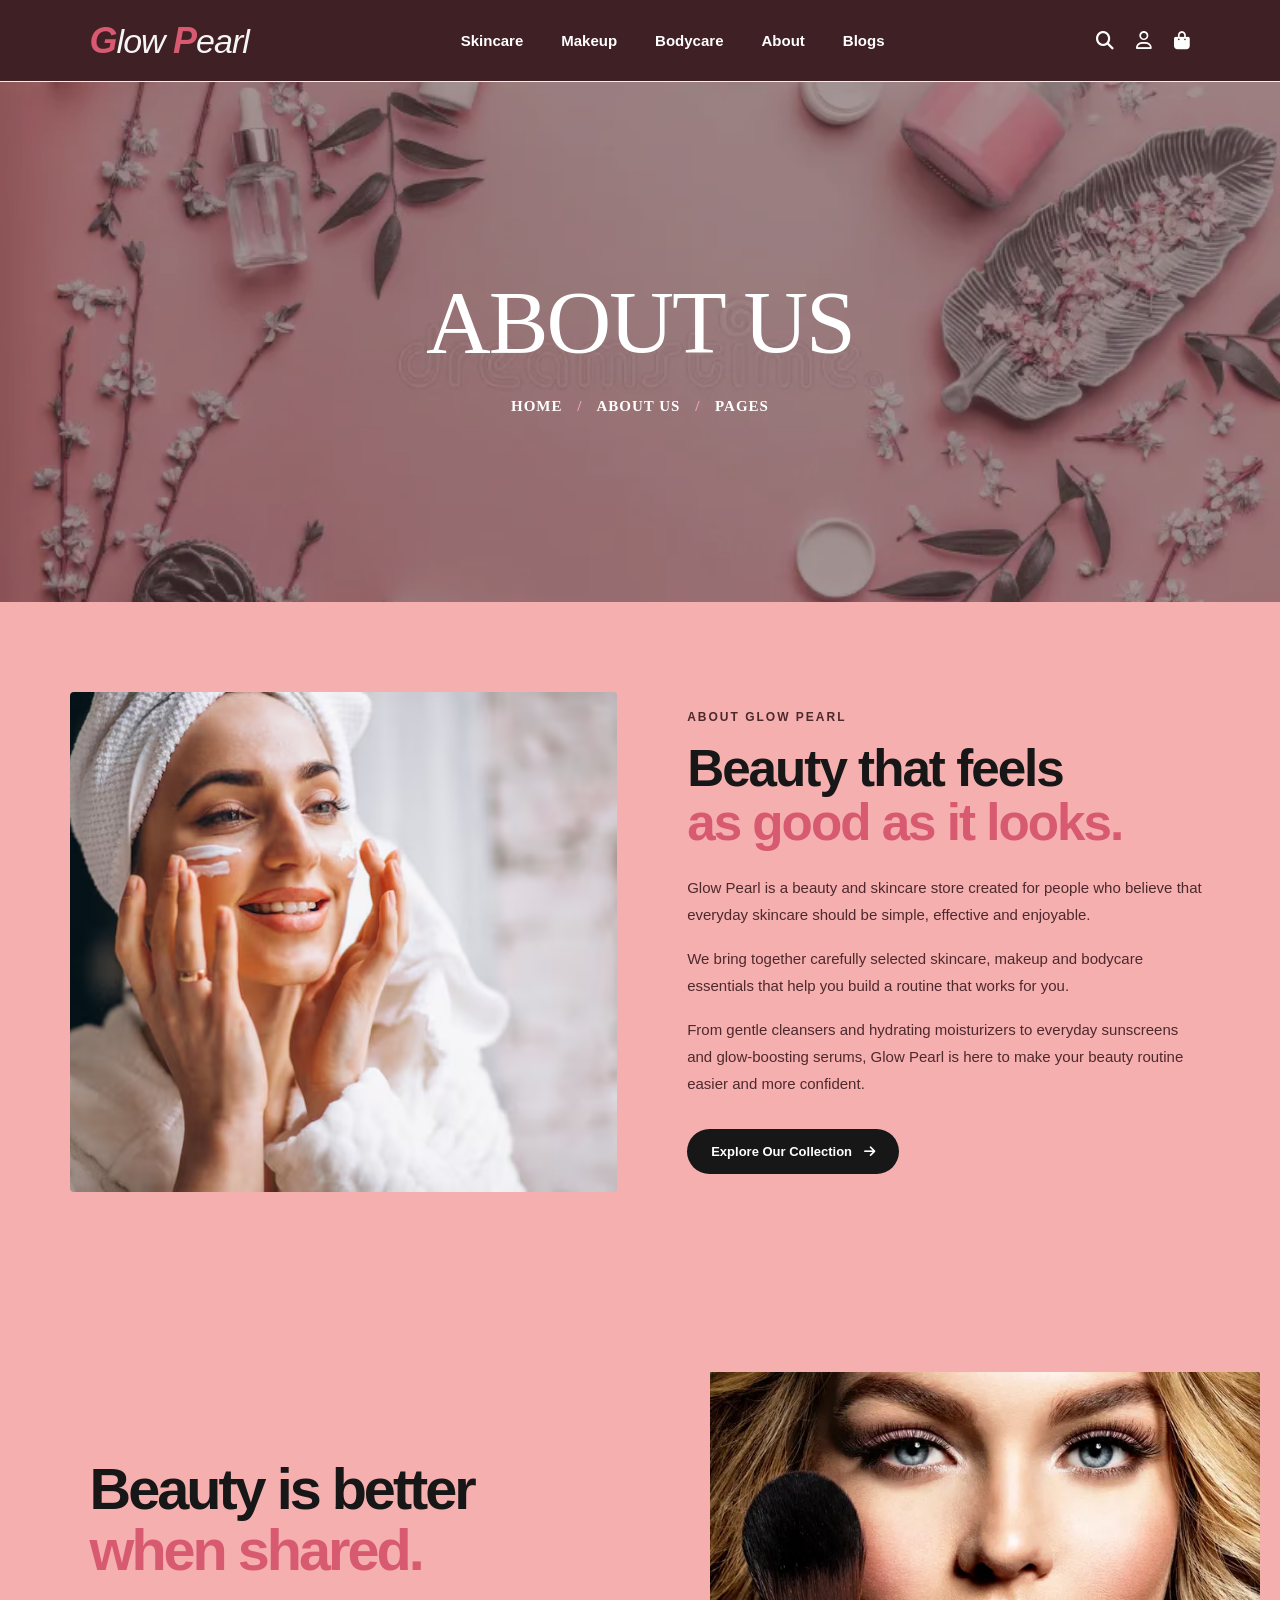
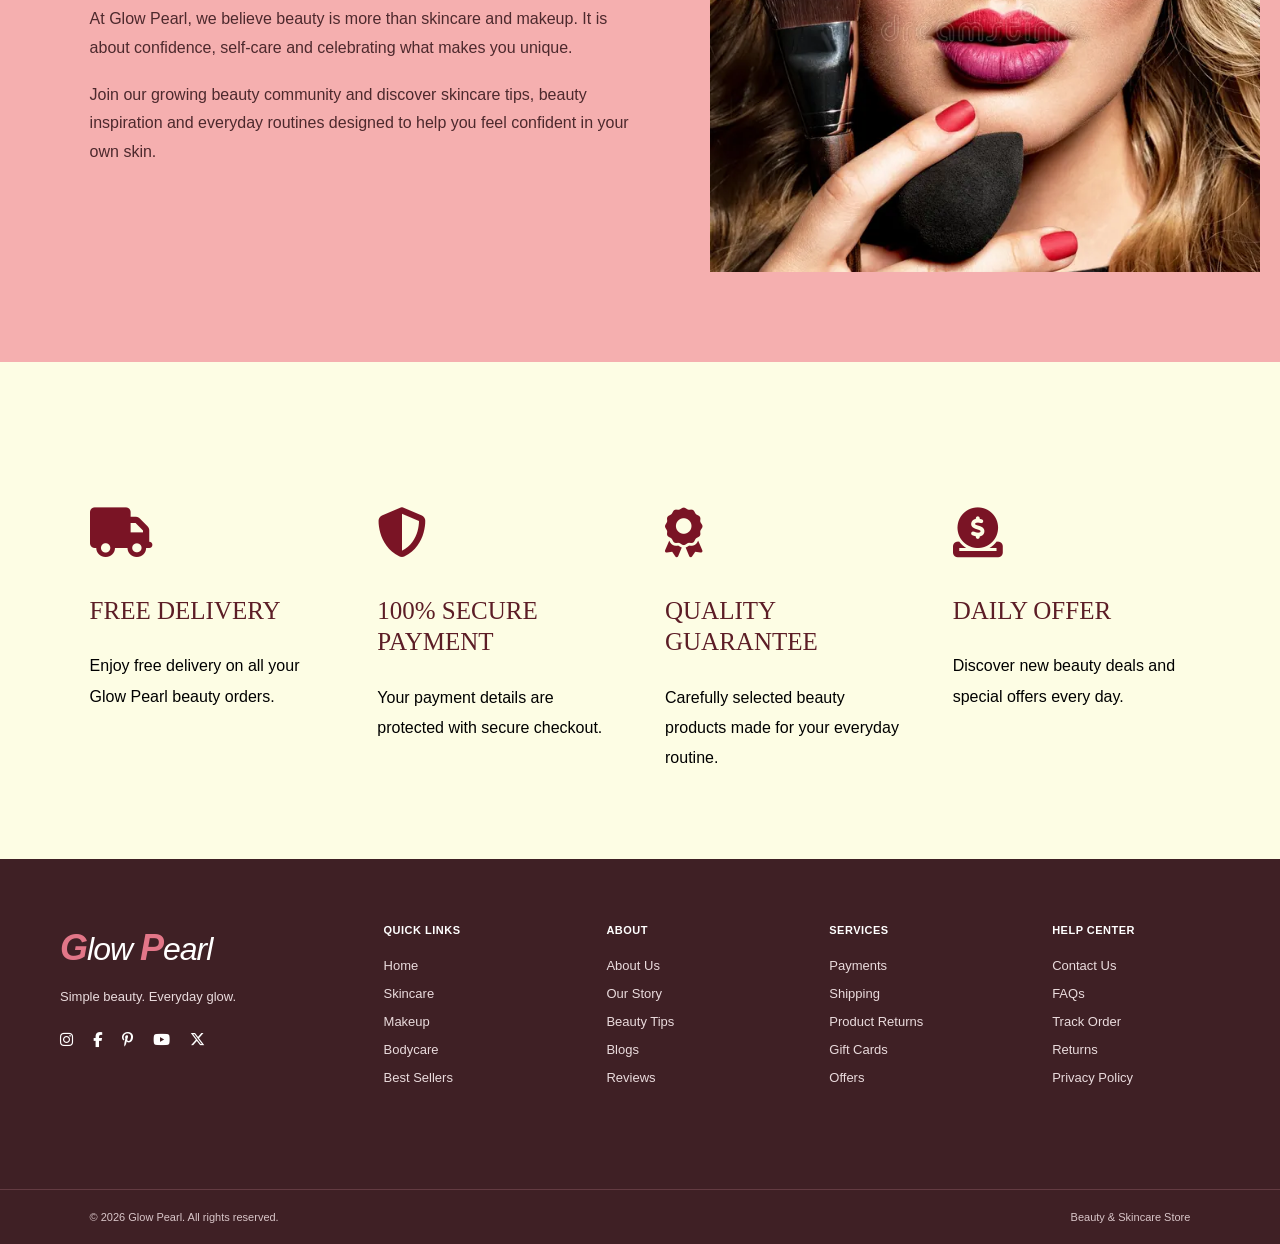
==== about.html @ 1fd9b57a "first commit" ====
<!DOCTYPE html>
<html lang="en">

<head>
    <meta charset="UTF-8">
    <meta name="viewport" content="width=device-width, initial-scale=1.0">
      <link rel = "icon" href = "gp.jpg"></a>
    <title> About Us| Glow Pearl</title>
    <link rel="stylesheet" href="about.css">
    <link rel="stylesheet"
        href="https://cdnjs.cloudflare.com/ajax/libs/font-awesome/6.5.2/css/all.min.css">
</head>
<body>
    <header class="navbar">
        <div class="logo">
  <span class="highlight">G</span>low <span class="highlight">P</span>earl
        </div>
        <nav class="nav-links">
            <a href="#">Skincare</a>
            <a href="#">Makeup</a>
            <a href="#">Bodycare</a>
            <a href="#">About</a>
            <a href="#">Blogs</a>
        </nav>
        <div class="nav-icons">
            <i class="fa-solid fa-magnifying-glass"></i>
            <i class="fa-regular fa-user"></i>
            <i class="fa-solid fa-bag-shopping"></i>
        </div>
    </header>
    <main>
        <section class="about-hero">
            <img src="images/aboutpage.webp" alt="Glow Pearl Beauty Products">
            <div class="about-overlay"></div>
            <div class="about-hero-content">
                <h1>ABOUT US</h1>
                <p>
                    HOME
                    <span>/</span>
                    ABOUT US
                    <span>/</span>
                    PAGES
                </p>
            </div>
        </div>
            </section>
            <section class="about-intro">
                <div class="about-image">
                    <img src="images/about1.avif"
                         alt="Glow Pearl Skincare Products">
                </div>
                <div class="about-content">
                    <p class="about-small-title">
                        ABOUT GLOW PEARL
                    </p>
                    <h2>
                        Beauty that feels
                        <span>as good as it looks.</span>
                    </h2>
                    <p>
                        Glow Pearl is a beauty and skincare store created
                        for people who believe that everyday skincare should
                        be simple, effective and enjoyable.
                    </p>
                    <p>
                        We bring together carefully selected skincare,
                        makeup and bodycare essentials that help you build
                        a routine that works for you.
                    </p>
                    <p>
                        From gentle cleansers and hydrating moisturizers
                        to everyday sunscreens and glow-boosting serums,
                        Glow Pearl is here to make your beauty routine
                        easier and more confident.
                    </p>
                    <a href="#" class="about-btn">
                        Explore Our Collection
                        <i class="fa-solid fa-arrow-right"></i>
                    </a>
                </div>
                </section>
                <section class="community-section">
                    <div class="community-content">
                        <h2>
                            Beauty is better
                            <span>when shared.</span>
                        </h2>
                        <p>
                            At Glow Pearl, we believe beauty is more than skincare
                            and makeup. It is about confidence, self-care and
                            celebrating what makes you unique.
                        </p>
                        <p>
                            Join our growing beauty community and discover
                            skincare tips, beauty inspiration and everyday
                            routines designed to help you feel confident in
                            your own skin.
                        </p>
                </div>
                <div class="community-image">
                    <img src="images/about2.webp" alt="Glow Pearl Beauty Community">
                </div>
                </section>

<section class="benefits-section">
    <div class="benefit-card">
        <div class="benefit-icon">
            <i class="fa-solid fa-truck"></i>
        </div>
        <h3>FREE DELIVERY</h3>
        <p>
            Enjoy free delivery on all your
            Glow Pearl beauty orders.
        </p>
    </div>
    <div class="benefit-card">
        <div class="benefit-icon">
            <i class="fa-solid fa-shield-halved"></i>
        </div>
        <h3>100% SECURE PAYMENT</h3>
        <p>
            Your payment details are protected
            with secure checkout.
        </p>
    </div>
    <div class="benefit-card">
        <div class="benefit-icon">
            <i class="fa-solid fa-award"></i>
        </div>
        <h3>QUALITY GUARANTEE</h3>
        <p>
            Carefully selected beauty products
            made for your everyday routine.
        </p>
    </div>
    <div class="benefit-card">
        <div class="benefit-icon">
            <i class="fa-solid fa-circle-dollar-to-slot"></i>
        </div>
        <h3>DAILY OFFER</h3>
        <p>
            Discover new beauty deals and
            special offers every day.
        </p>
    </div>
</section>

<footer class="footer">
    <div class="footer-container">
        <div class="footer-brand">
            <div class="footer-logo">
                <span>G</span>low <span>P</span>earl
            </div>
            <p>
                Simple beauty. Everyday glow.
            </p>
            <div class="social-icons">
                    <i class="fa-brands fa-instagram"></i> 
                    <i class="fa-brands fa-facebook-f"></i>
                    <i class="fa-brands fa-pinterest-p"></i>
                    <i class="fa-brands fa-youtube"></i>
                    <i class="fa-brands fa-x-twitter"></i>
            </div>
        </div>
        <div class="footer-column">
            <h3>QUICK LINKS</h3>
            <a href="#">Home</a>
            <a href="#">Skincare</a>
            <a href="#">Makeup</a>
            <a href="#">Bodycare</a>
            <a href="#">Best Sellers</a>
        </div>
        <div class="footer-column">
            <h3>ABOUT</h3>
            <a href="#">About Us</a>
            <a href="#">Our Story</a>
            <a href="#">Beauty Tips</a>
            <a href="#">Blogs</a>
            <a href="#">Reviews</a>
        </div>
        <div class="footer-column">
            <h3>SERVICES</h3>
            <a href="#">Payments</a>
            <a href="#">Shipping</a>
            <a href="#">Product Returns</a>
            <a href="#">Gift Cards</a>
            <a href="#">Offers</a>
        </div>
        <div class="footer-column">
            <h3>HELP CENTER</h3>
            <a href="#">Contact Us</a>
            <a href="#">FAQs</a>
            <a href="#">Track Order</a>
            <a href="#">Returns</a>
            <a href="#">Privacy Policy</a>
        </div>
    </div>
    <div class="footer-bottom">
        <p>
            © 2026 Glow Pearl. All rights reserved.
        </p>
        <p>
            Beauty & Skincare Store
        </p>
    </div>
</footer>
    </main>
    </body>
    </html>
---- about.css ----
* {
    margin: 0;
    padding: 0;
    box-sizing: border-box;
  }
  
  html {
    scroll-behavior: smooth;
  }
  
  body {
    font-family: Arial, Helvetica, sans-serif;
    background: #f5afaf;
    color: #171717;
  }
  
  img {
    width: 100%;
    display: block;
  }
  
  a {
    text-decoration: none;
    color: inherit;
  }
  
  button {
    font-family: inherit;
  }
  .navbar {
    width: 100%;
    height: 82px;
    padding: 0 7%;
    display: flex;
    align-items: center;
    justify-content: space-between;
    background: #3f2025;
    border-bottom: 1px solid #eeeeee;
    position: sticky;
    top: 0;
    z-index: 1000;
  }
  .logo {
    font-size: 34px;
    font-weight: 400;
    font-style: italic;
    letter-spacing: -1px;
    color: whitesmoke;
  }
  .logo .highlight {
    font-size: 36px;
    font-weight: bold;
    color: #d75a70;
  }
  .nav-links {
    display: flex;
    align-items: center;
    gap: 38px;
  }
  .nav-links a {
    font-size: 15px;
    font-weight: 600;
    color: white;
    position: relative;
    transition: 0.3s;
  }
  .nav-links a:hover {
    color: #d75a70;
  }
  .nav-links a::after {
    content: "";
    position: absolute;
    width: 0;
    height: 2px;
    background: #d75a70;
    left: 0;
    bottom: 0px;
    transition: 0.3s;
  }
  .nav-links a:hover::after {
    width: 100%;
  }
  .nav-icons {
    display: flex;
    align-items: center;
    gap: 22px;
    color: white;
    font-size: 18px;
  }
  .nav-icons i {
    cursor: pointer;
    transition: 0.3s;
  }
  .nav-icons i:hover {
    color: #d75a70;
  }
  .about-hero {
    width: 100%;
    height: 520px;
    position: relative;
    overflow: hidden;
}
.about-hero img {
    width: 100%;
    height: 100%;
    object-fit: cover;
    object-position: center;
}
.about-overlay {
    position: absolute;
    inset: 0;
    background: rgba(61, 20, 28, 0.45);
}
.about-hero-content {
    position: absolute;
    top: 50%;
    left: 50%;
    transform: translate(-50%, -50%);
    text-align: center;
    color: white;
    width: 100%;
}
.about-hero-content h1 {
    font-size: clamp(55px, 7vw, 90px);
    font-family: Cambria, Cochin, Georgia, Times, 'Times New Roman', serif;
    font-weight: 500;
    letter-spacing: -2px;
    margin-bottom: 25px;
}
.about-hero-content p {
    font-size: 15px;
    font-weight: 600;
    font-family: Cambria, Cochin, Georgia, Times, 'Times New Roman', serif;
    letter-spacing: 1px;
}
.about-hero-content span {
    margin: 0 10px;
    color: #f2a5b3;
}
.about-intro {
    width: 100%;
    max-width: 1200px;
    margin: 0 auto;
    padding: 90px 30px;
    display: grid;
    grid-template-columns: 48% 52%;
    gap: 70px;
    align-items: center;
}
.about-image {
    width: 100%;
    height: 500px;
    overflow: hidden;
    border-radius: 4px;
}
.about-image img {
    width: 100%;
    height: 100%;
    object-fit: cover;
}

.about-content {
    padding-right: 20px;
}
.about-small-title {
    color: #4d292d;
    font-size: 12px;
    font-weight: 700;
    letter-spacing: 2px;
    margin-bottom: 18px;
}
.about-content h2 {
    font-size: clamp(38px, 4vw, 55px);
    line-height: 1.05;
    letter-spacing: -2px;
    margin-bottom: 25px;
}
.about-content h2 span {
    color: #d75a70;
    display: block;
}
.about-content p:not(.about-small-title) {
    color: #4d292d;
    font-size: 15px;
    line-height: 1.8;
    margin-bottom: 17px;
    max-width: 520px;
}
.about-btn {
    display: inline-flex;
    align-items: center;
    gap: 12px;
    margin-top: 15px;
    padding: 15px 24px;
    border-radius: 30px;
    background: #171717;
    color: white;
    font-size: 13px;
    font-weight: 600;
    transition: 0.3s;
}
.about-btn:hover {
    background: #d75a70;
    transform: translateY(-3px);
}
.community-section {
    width: 100%;
    padding: 90px 7%;
    background: #f5afaf;
    display: grid;
    grid-template-columns: 50% 50%;
    align-items: center;
    gap: 70px;
}
.community-content {
    max-width: 570px;
}
.community-content h2 {
    font-size: clamp(40px, 4.5vw, 65px);
    line-height: 1.05;
    letter-spacing: -3px;
    color: #171717;
    margin-bottom: 25px;
}
.community-content h2 span {
    color: #d75a70;
    display: block;
}
.community-content p {
    color: #4d292d;
    font-size: 16px;
    line-height: 1.8;
    margin-bottom: 18px;
}
.community-image {
    width: 100%;
    height: 500px;
    overflow: hidden;
}
.community-image img {
    width: 100%;
    height: 100%;
    object-fit: cover;
}
.benefits-section {
    width: 100%;
    padding: 75px 7%;
    display: grid;
    grid-template-columns: repeat(4, 1fr);
    gap: 50px;
    background: rgb(253, 253, 228);
}
.benefit-card {
    margin-top: 50px;
    text-align: left;
    padding: 10px 0;
}
.benefit-icon {
    width: 70px;
    height: 70px;
    display: flex;
    align-items: center;
    justify-content: flex-start;
    margin-bottom: 28px;
}
.benefit-icon i {
    font-size: 50px;
    color: #7a1425;
    transition: 0.3s ease;
}
.benefit-card h3 {
    font-family: Georgia, "Times New Roman", serif;
    font-size: 25px;
    font-weight: 400;
    line-height: 1.25;
    color: #5c1d26;
    margin-bottom: 25px;
}
.benefit-card p {
    max-width: 270px;
    font-size: 16px;
    line-height: 1.9;
    color: black;
}
.footer {
    width: 100%;
    background: #3f2025;
    color: #ffffff;
    margin-top: 0;
  }
  .footer-container {
    max-width: 1200px;
    min-height: 330px;
    margin: 0 auto;
    padding: 65px 20px 55px;
    display: grid;
    grid-template-columns: 1.6fr 1fr 1fr 1fr 1fr;
    gap: 55px;
    align-items: start;
  }
  .footer-brand {
    padding-top: 3px;
  }
  .footer-logo {
    font-size: 32px;
    font-weight: 400;
    font-style: italic;
    letter-spacing: -1px;
    color: #ffffff;
    margin-bottom: 18px;
  }
  .footer-logo span {
    color: #e27688;
    font-size: 36px;
    font-weight: 700;
  }
  .footer-brand p {
    font-size: 13px;
    color: #eadbdd;
    line-height: 1.6;
    margin-bottom: 25px;
  }
  .social-icons {
    display: flex;
    align-items: center;
    gap: 20px;
  }
  .social-icons i {
    color: #ffffff;
    font-size: 15px;
    transition: 0.3s ease;
  }
  .social-icons i:hover {
    color: #e27688;
    transform: translateY(-3px);
  }
  .footer-column {
    display: flex;
    flex-direction: column;
    align-items: flex-start;
  }
  .footer-column h3 {
    font-size: 11px;
    font-weight: 700;
    letter-spacing: 0.5px;
    color: #ffffff;
    margin-bottom: 22px;
  }
  .footer-column a {
    font-size: 13px;
    color: #eadbdd;
    margin-bottom: 13px;
    transition: 0.3s ease;
  }
  .footer-column a:hover {
    color: #e27688;
    padding-left: 3px;
  }
  .footer-bottom {
    width: 100%;
    min-height: 55px;
    border-top: 1px solid #633b42;
    padding: 0 7%;
    display: flex;
    align-items: center;
    justify-content: space-between;
  }
  .footer-bottom p {
    font-size: 11px;
    color: #d9c6c9;
  }
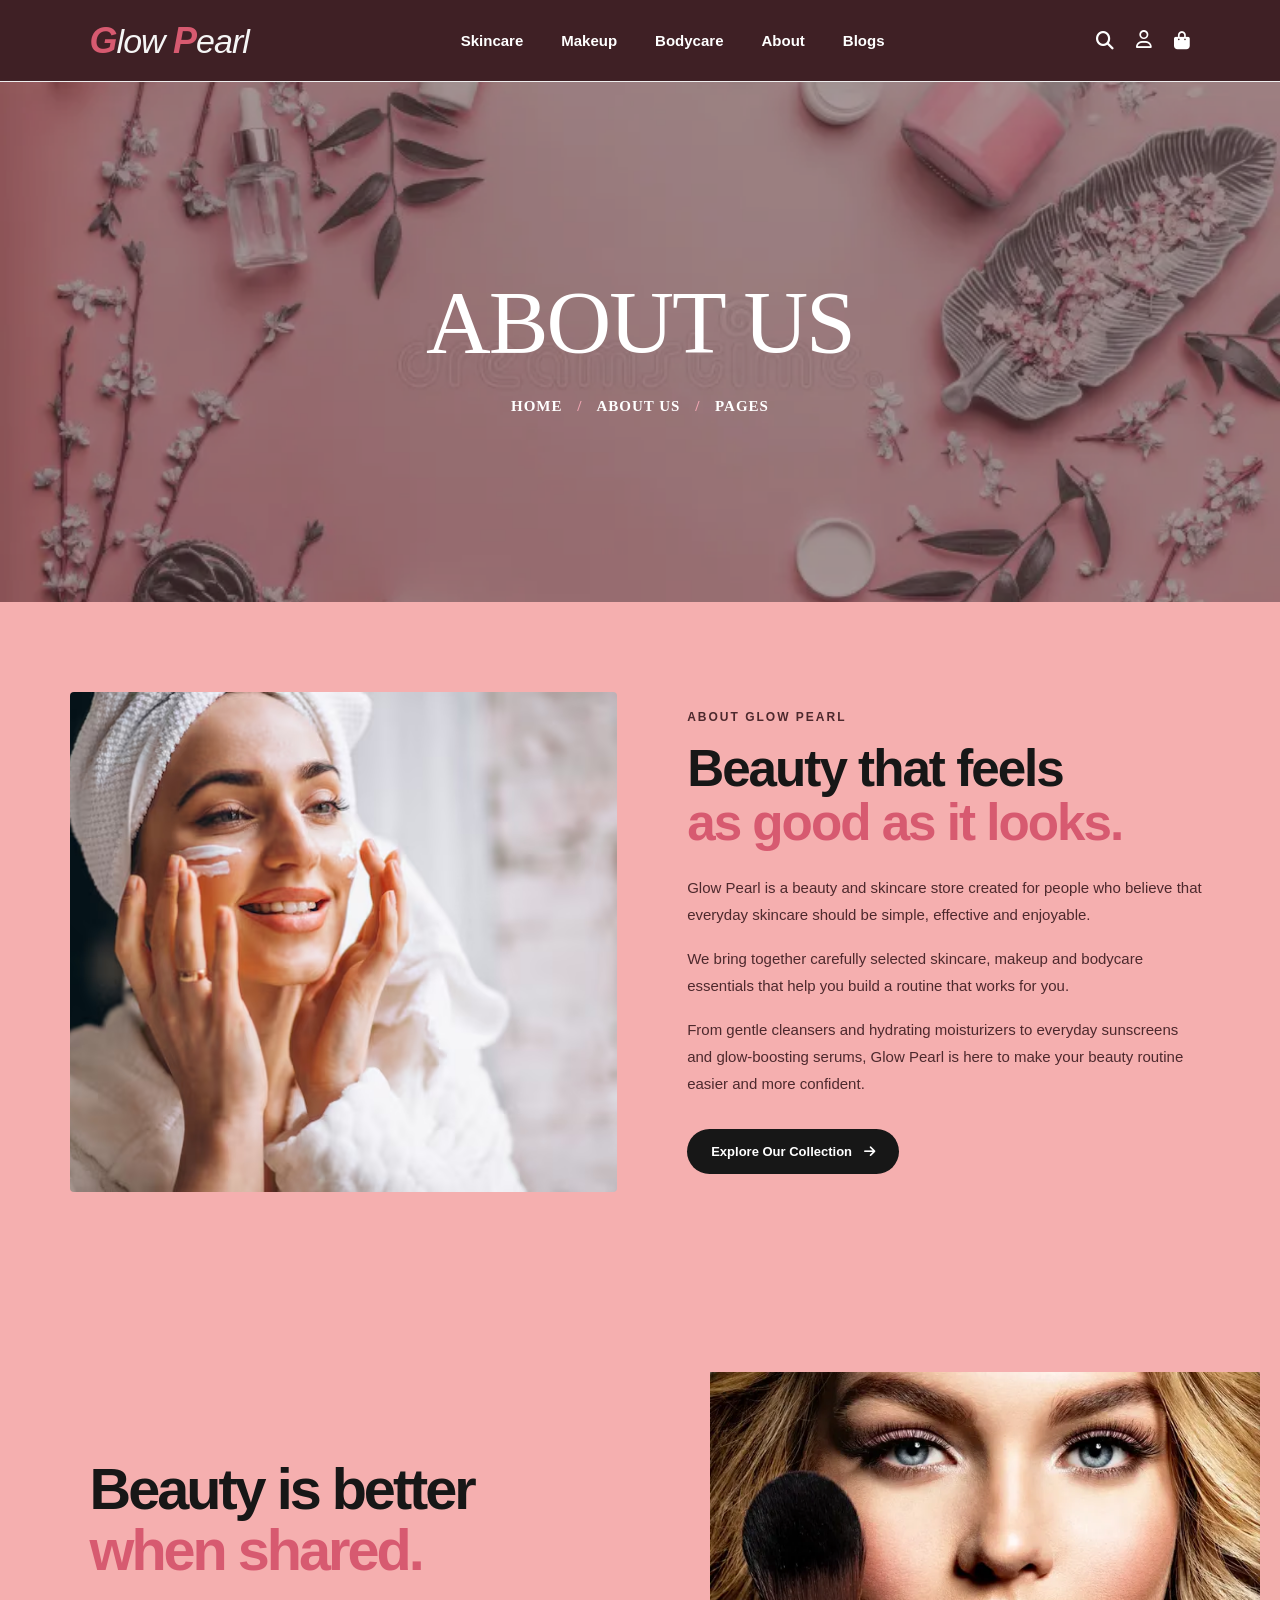
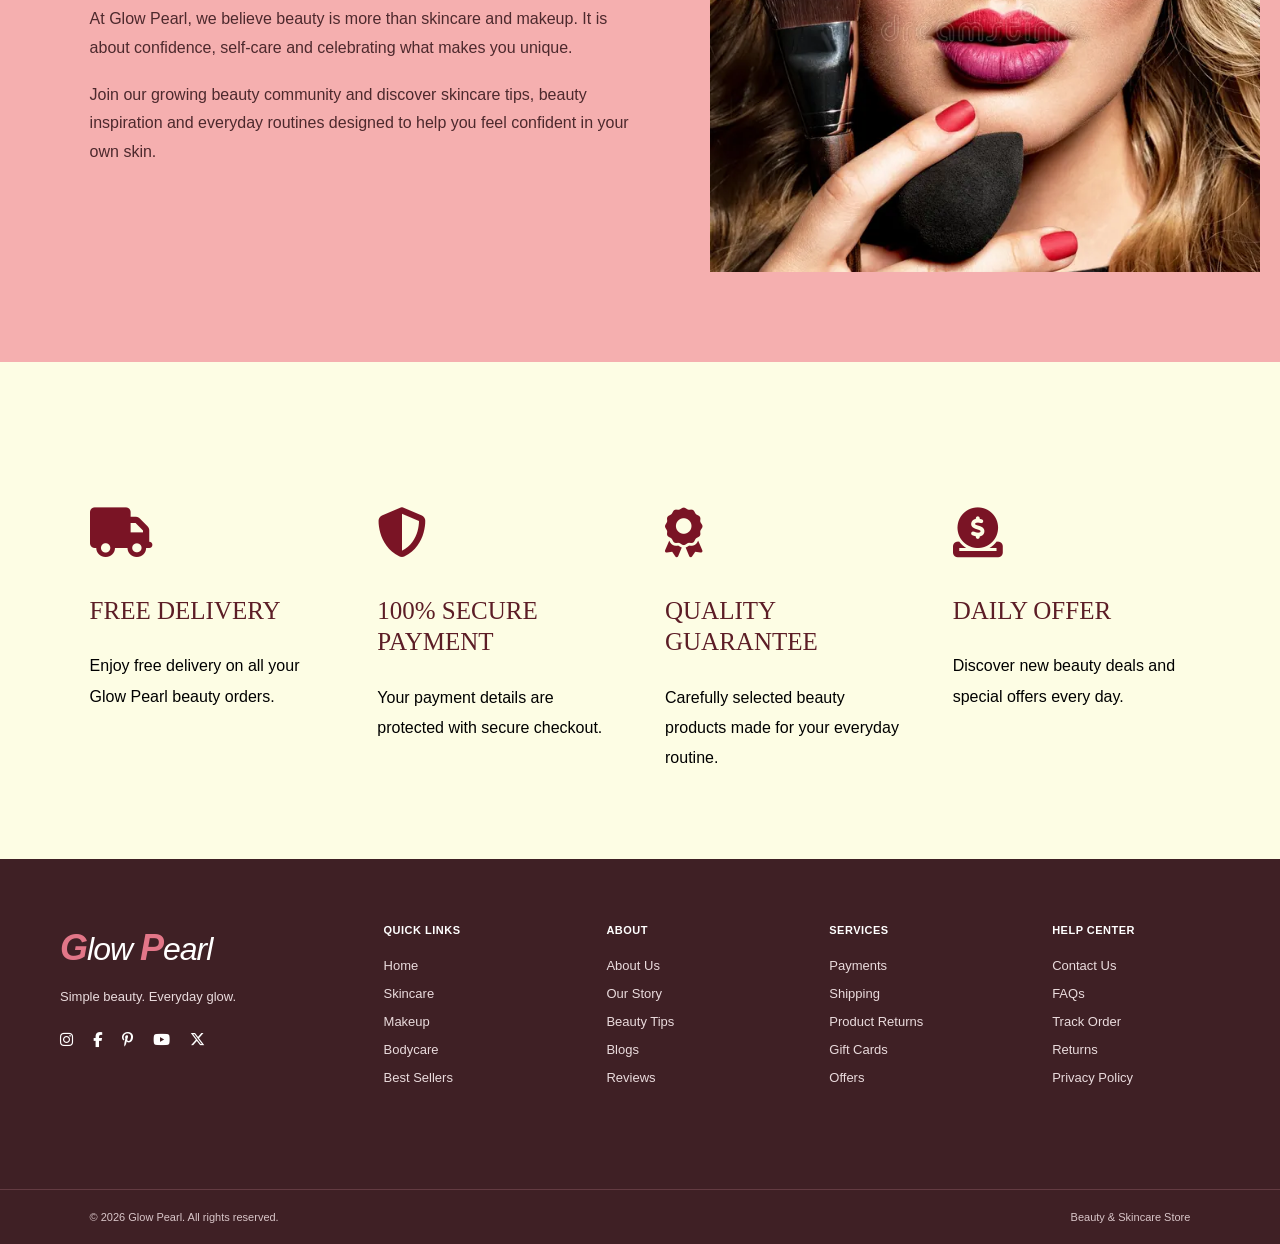
==== commit c2cdcb12: "changed all files" ====
--- a/about.html
+++ b/about.html
@@ -16,15 +16,17 @@
   <span class="highlight">G</span>low <span class="highlight">P</span>earl
         </div>
         <nav class="nav-links">
-            <a href="#">Skincare</a>
-            <a href="#">Makeup</a>
-            <a href="#">Bodycare</a>
-            <a href="#">About</a>
-            <a href="#">Blogs</a>
+            <a href="product.html">Skincare</a>
+            <a href="product.html">Makeup</a>
+            <a href="product.html">Bodycare</a>
+            <a href="about.html">About</a>
+            <a href="about.html">Blogs</a>
         </nav>
         <div class="nav-icons">
             <i class="fa-solid fa-magnifying-glass"></i>
-            <i class="fa-regular fa-user"></i>
+            <a href="login.html">
+                <i class="fa-regular fa-user"></i>
+            </a>
             <i class="fa-solid fa-bag-shopping"></i>
         </div>
     </header>
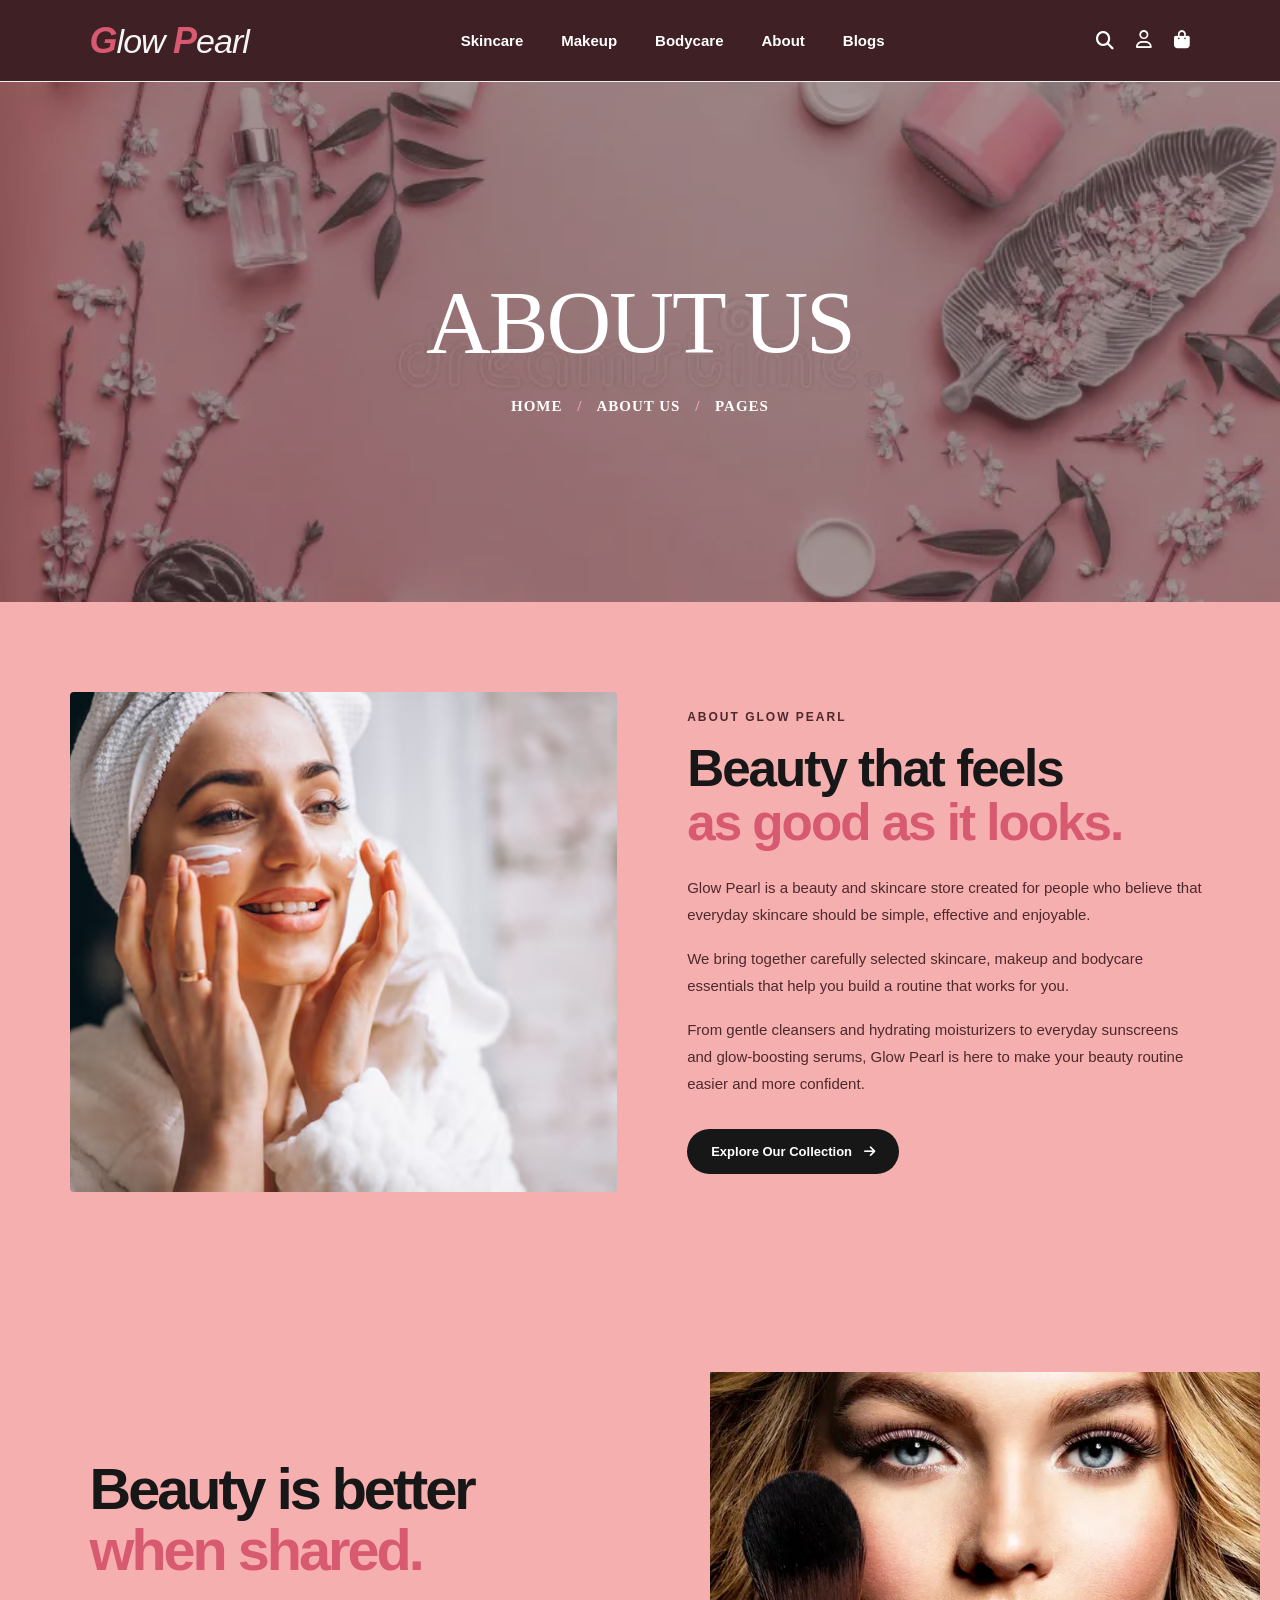
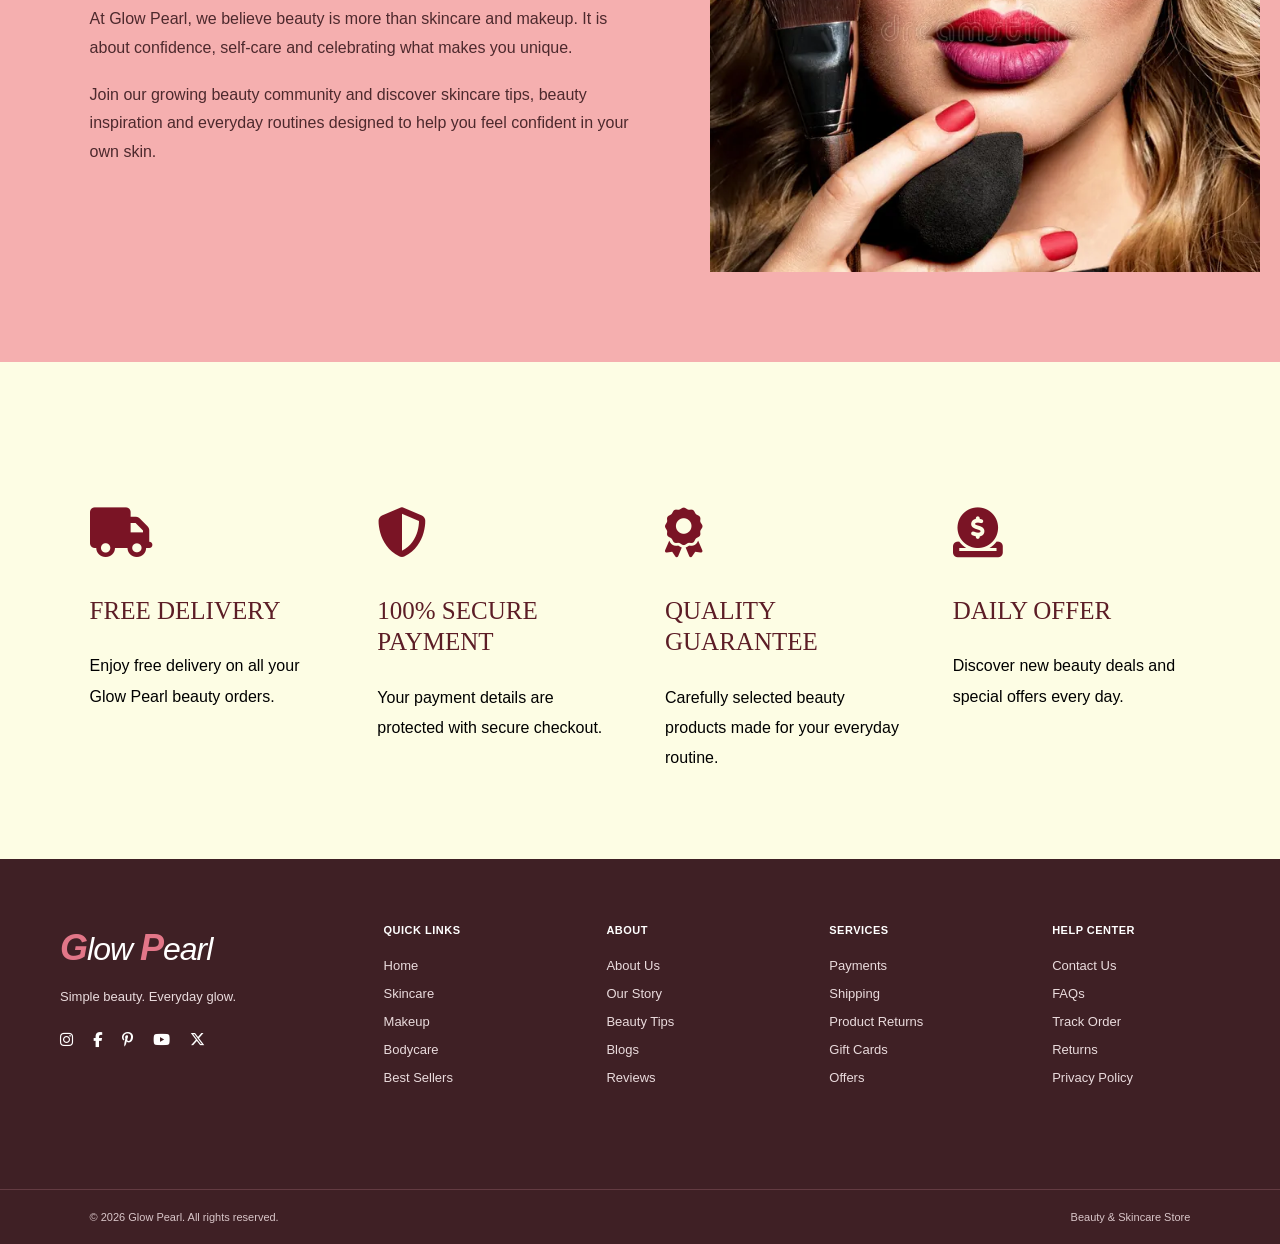
==== commit 3a76e916: "changed all files" ====
--- a/about.html
+++ b/about.html
@@ -27,7 +27,9 @@
             <a href="login.html">
                 <i class="fa-regular fa-user"></i>
             </a>
-            <i class="fa-solid fa-bag-shopping"></i>
+            <a href="cart.html">
+                <i class="fa-solid fa-bag-shopping"></i>
+                </a>
         </div>
     </header>
     <main>
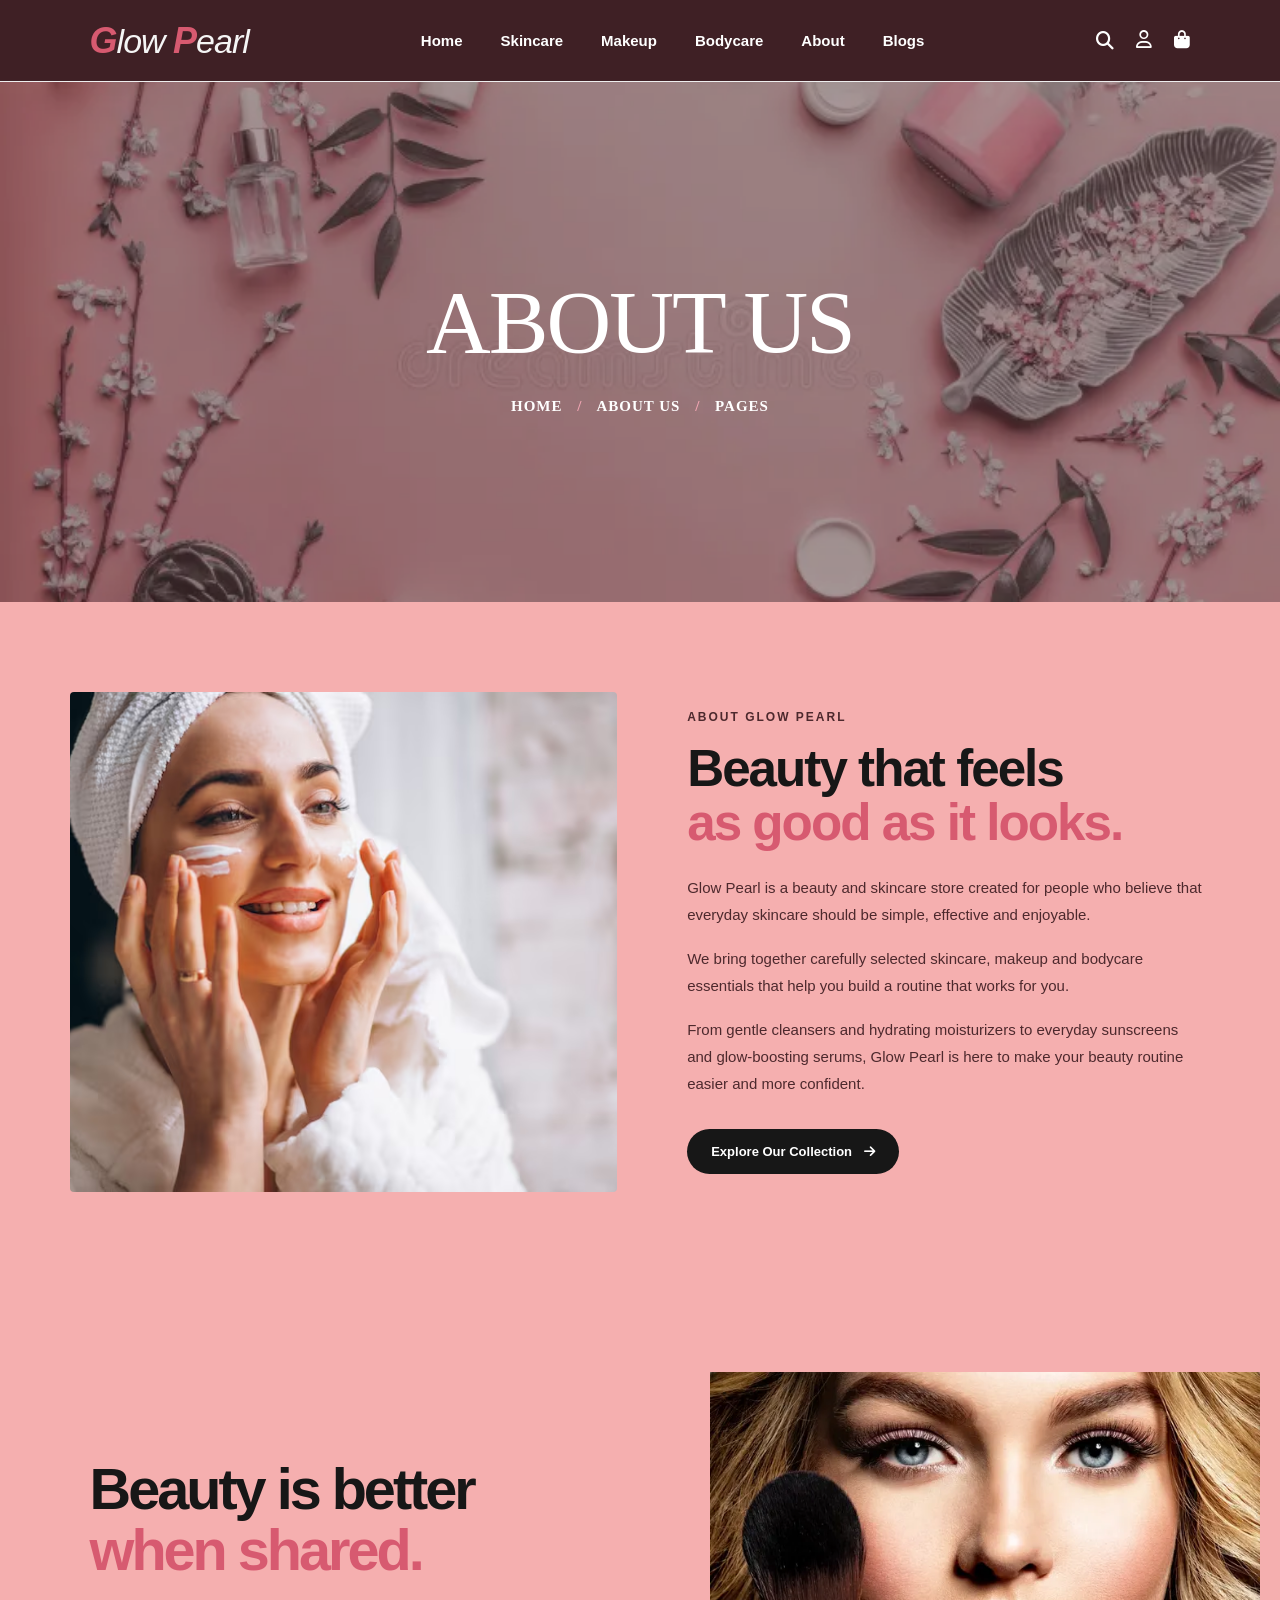
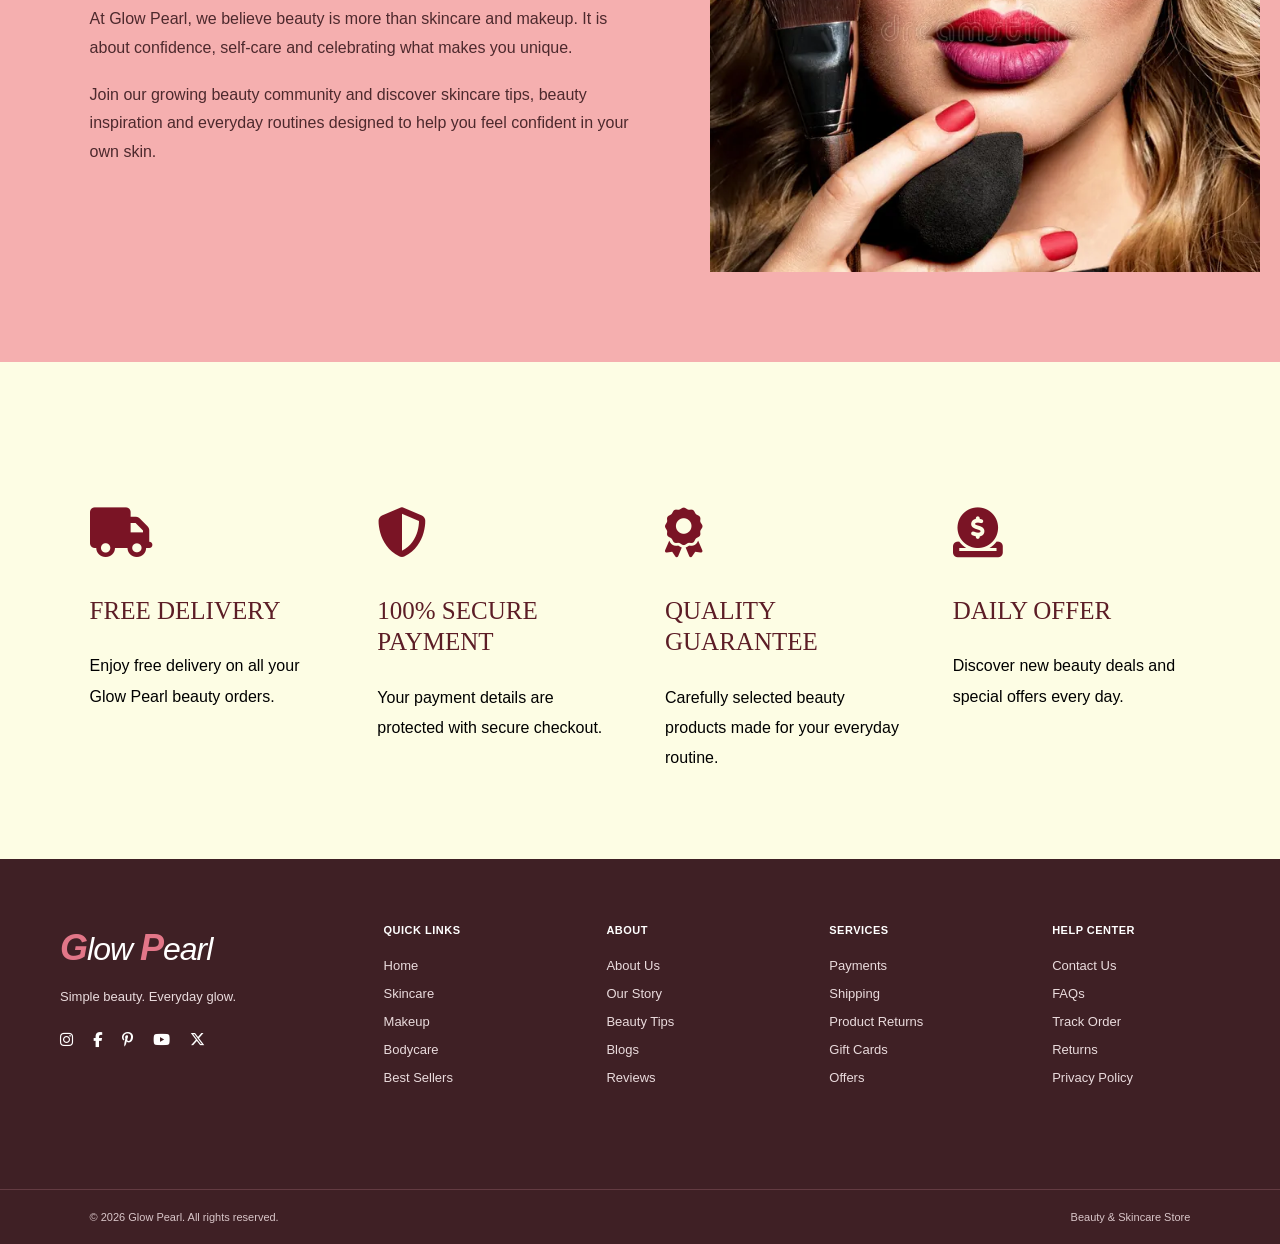
==== commit 8e1970c6: "Add 3 new files" ====
--- a/about.html
+++ b/about.html
@@ -16,11 +16,12 @@
   <span class="highlight">G</span>low <span class="highlight">P</span>earl
         </div>
         <nav class="nav-links">
-            <a href="product.html">Skincare</a>
-            <a href="product.html">Makeup</a>
-            <a href="product.html">Bodycare</a>
+            <a href="index.html">Home</a>
+            <a href="skincare.html">Skincare</a>
+            <a href="makeup.html">Makeup</a>
+            <a href="bodycare.html">Bodycare</a>
             <a href="about.html">About</a>
-            <a href="about.html">Blogs</a>
+            <a href="blog.html">Blogs</a>
         </nav>
         <div class="nav-icons">
             <i class="fa-solid fa-magnifying-glass"></i>
